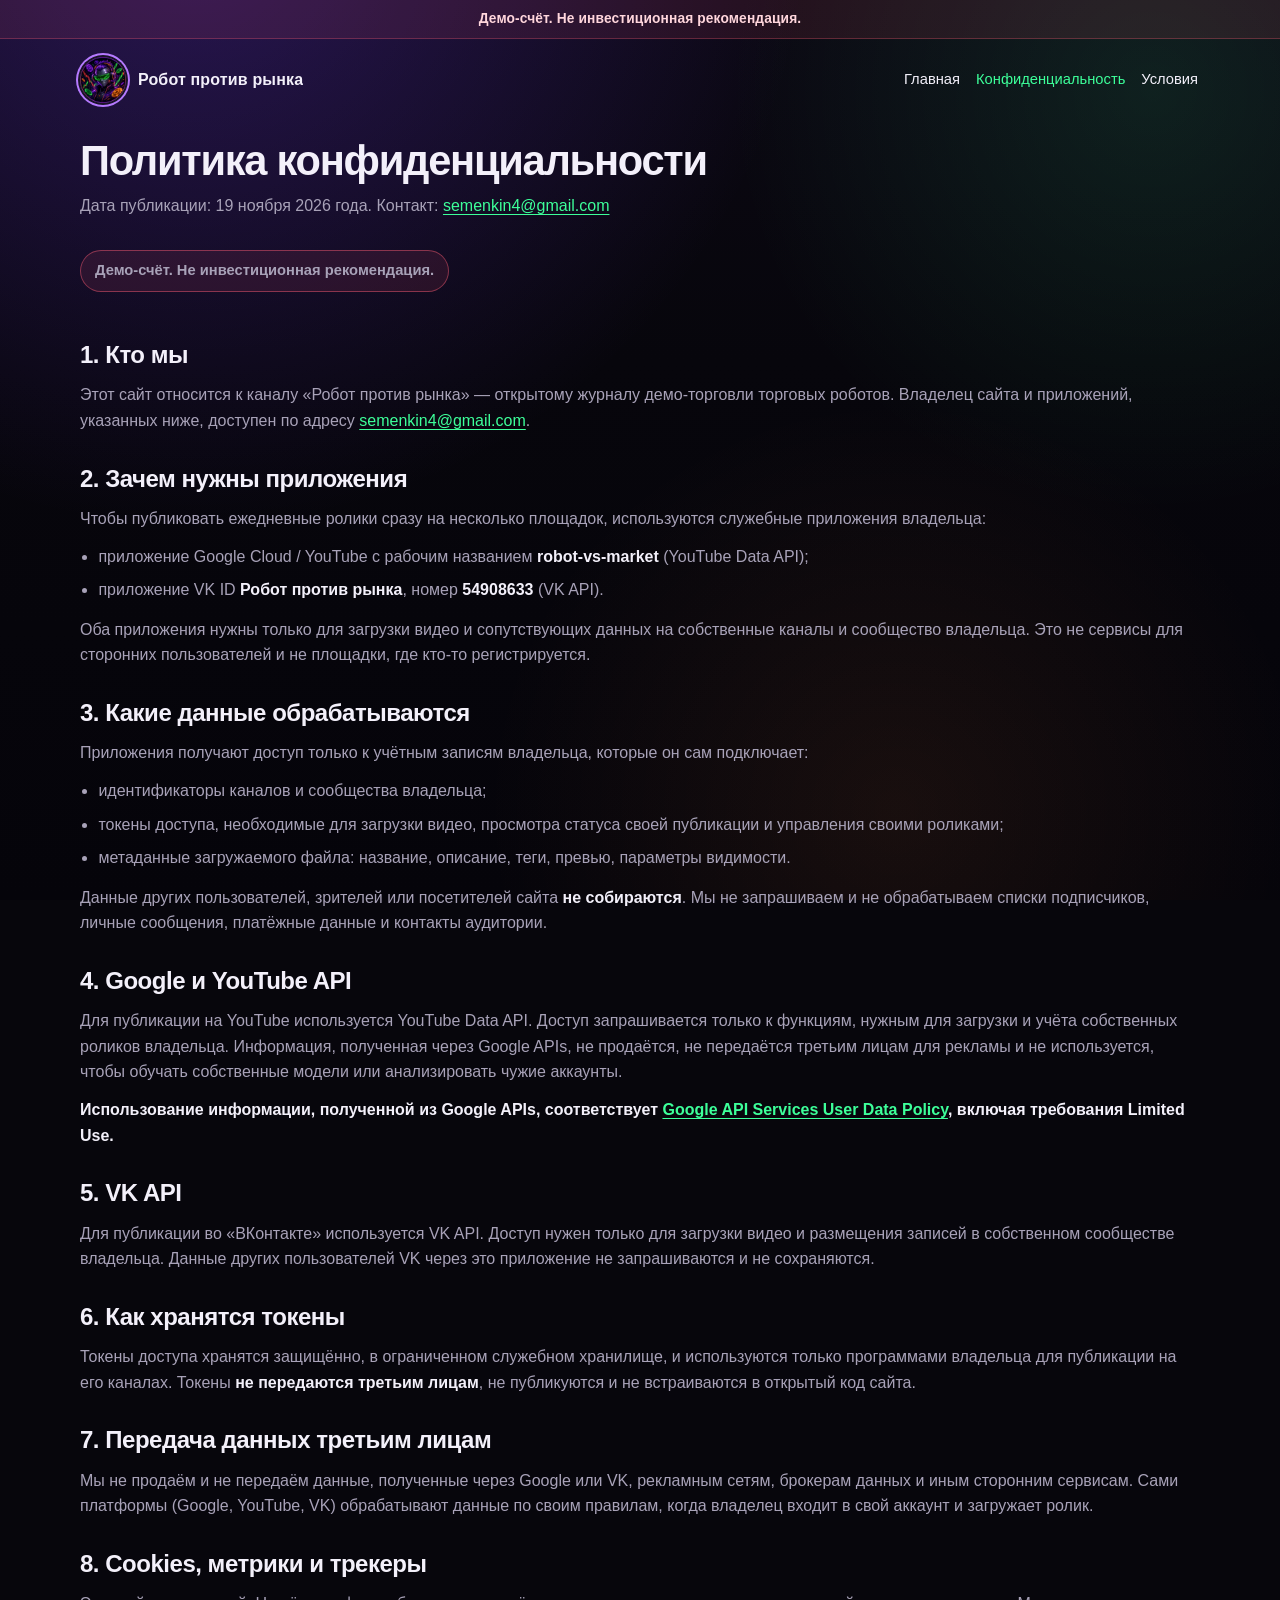
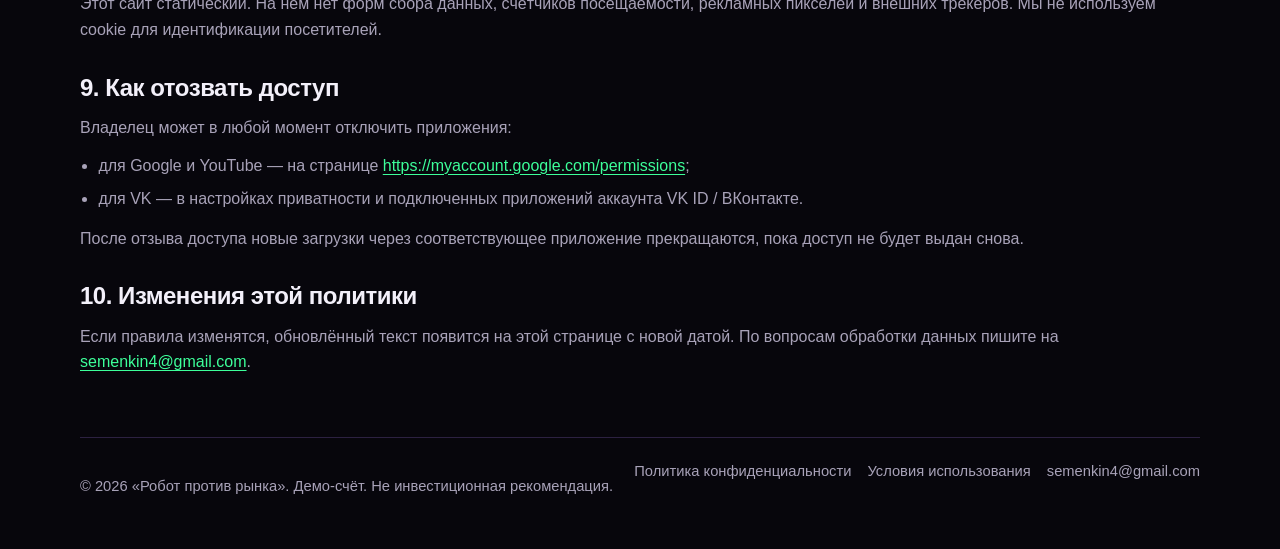
==== privacy.html @ 9fd12598 "Первая версия сайта канала «Робот против рынка». Статические страницы и актуальные демо-цифры. Без с" ====
<!DOCTYPE html>
<html lang="ru">
<head>
  <meta charset="utf-8">
  <meta name="viewport" content="width=device-width, initial-scale=1">
    <title>Политика конфиденциальности — Робот против рынка</title>
  <meta name="description" content="Политика конфиденциальности сайта и приложений канала «Робот против рынка». Использование Google API и VK API только для загрузки видео на собственные каналы владельца.">
  <link rel="icon" href="avatar.jpg" type="image/jpeg">
  <link rel="stylesheet" href="style.css">
</head>
<body>
  <div class="bg-glow" aria-hidden="true"></div>
  <div class="top-disclaimer">Демо-счёт. Не инвестиционная рекомендация.</div>
  <div class="wrap">
    <header>
      <a class="brand" href="index.html">
        <img src="avatar.jpg" alt="Аватар канала «Робот против рынка»" width="46" height="46">
        <span class="brand-name">Робот против рынка</span>
      </a>
      <nav aria-label="Разделы сайта">
        <a href="index.html">Главная</a>
        <a href="privacy.html" aria-current="page">Конфиденциальность</a>
        <a href="terms.html">Условия</a>
      </nav>
    </header>
    <main class="doc">
      <h1>Политика конфиденциальности</h1>
      <p class="meta">Дата публикации: 19 ноября 2026 года. Контакт: <a href="mailto:semenkin4@gmail.com">semenkin4@gmail.com</a></p>
      <p class="badge">Демо-счёт. Не инвестиционная рекомендация.</p>

      <h2>1. Кто мы</h2>
      <p>Этот сайт относится к каналу «Робот против рынка» — открытому журналу демо-торговли торговых роботов. Владелец сайта и приложений, указанных ниже, доступен по адресу <a href="mailto:semenkin4@gmail.com">semenkin4@gmail.com</a>.</p>

      <h2>2. Зачем нужны приложения</h2>
      <p>Чтобы публиковать ежедневные ролики сразу на несколько площадок, используются служебные приложения владельца:</p>
      <ul>
        <li>приложение Google Cloud / YouTube с рабочим названием <strong>robot-vs-market</strong> (YouTube Data API);</li>
        <li>приложение VK ID <strong>Робот против рынка</strong>, номер <strong>54908633</strong> (VK API).</li>
      </ul>
      <p>Оба приложения нужны только для загрузки видео и сопутствующих данных на собственные каналы и сообщество владельца. Это не сервисы для сторонних пользователей и не площадки, где кто-то регистрируется.</p>

      <h2>3. Какие данные обрабатываются</h2>
      <p>Приложения получают доступ только к учётным записям владельца, которые он сам подключает:</p>
      <ul>
        <li>идентификаторы каналов и сообщества владельца;</li>
        <li>токены доступа, необходимые для загрузки видео, просмотра статуса своей публикации и управления своими роликами;</li>
        <li>метаданные загружаемого файла: название, описание, теги, превью, параметры видимости.</li>
      </ul>
      <p>Данные других пользователей, зрителей или посетителей сайта <strong>не собираются</strong>. Мы не запрашиваем и не обрабатываем списки подписчиков, личные сообщения, платёжные данные и контакты аудитории.</p>

      <h2>4. Google и YouTube API</h2>
      <p>Для публикации на YouTube используется YouTube Data API. Доступ запрашивается только к функциям, нужным для загрузки и учёта собственных роликов владельца. Информация, полученная через Google APIs, не продаётся, не передаётся третьим лицам для рекламы и не используется, чтобы обучать собственные модели или анализировать чужие аккаунты.</p>
      <p><strong>Использование информации, полученной из Google APIs, соответствует <a href="https://developers.google.com/terms/api-services-user-data-policy">Google API Services User Data Policy</a>, включая требования Limited Use.</strong></p>

      <h2>5. VK API</h2>
      <p>Для публикации во «ВКонтакте» используется VK API. Доступ нужен только для загрузки видео и размещения записей в собственном сообществе владельца. Данные других пользователей VK через это приложение не запрашиваются и не сохраняются.</p>

      <h2>6. Как хранятся токены</h2>
      <p>Токены доступа хранятся защищённо, в ограниченном служебном хранилище, и используются только программами владельца для публикации на его каналах. Токены <strong>не передаются третьим лицам</strong>, не публикуются и не встраиваются в открытый код сайта.</p>

      <h2>7. Передача данных третьим лицам</h2>
      <p>Мы не продаём и не передаём данные, полученные через Google или VK, рекламным сетям, брокерам данных и иным сторонним сервисам. Сами платформы (Google, YouTube, VK) обрабатывают данные по своим правилам, когда владелец входит в свой аккаунт и загружает ролик.</p>

      <h2>8. Cookies, метрики и трекеры</h2>
      <p>Этот сайт статический. На нём нет форм сбора данных, счётчиков посещаемости, рекламных пикселей и внешних трекеров. Мы не используем cookie для идентификации посетителей.</p>

      <h2>9. Как отозвать доступ</h2>
      <p>Владелец может в любой момент отключить приложения:</p>
      <ul>
        <li>для Google и YouTube — на странице <a href="https://myaccount.google.com/permissions">https://myaccount.google.com/permissions</a>;</li>
        <li>для VK — в настройках приватности и подключенных приложений аккаунта VK ID / ВКонтакте.</li>
      </ul>
      <p>После отзыва доступа новые загрузки через соответствующее приложение прекращаются, пока доступ не будет выдан снова.</p>

      <h2>10. Изменения этой политики</h2>
      <p>Если правила изменятся, обновлённый текст появится на этой странице с новой датой. По вопросам обработки данных пишите на <a href="mailto:semenkin4@gmail.com">semenkin4@gmail.com</a>.</p>
    </main>
    <footer>
      <div class="footer-row">
        <p>© 2026 «Робот против рынка». Демо-счёт. Не инвестиционная рекомендация.</p>
        <div class="footer-links">
          <a href="privacy.html">Политика конфиденциальности</a>
          <a href="terms.html">Условия использования</a>
          <a href="mailto:semenkin4@gmail.com">semenkin4@gmail.com</a>
        </div>
      </div>
    </footer>
  </div>
</body>
</html>
---- style.css ----
:root {
  --bg: #07060c;
  --bg-elev: #120e1c;
  --bg-card: #161122;
  --line: rgba(176, 132, 255, 0.22);
  --text: #f3f0fa;
  --muted: #a8a2b8;
  --purple: #b57aff;
  --purple-deep: #7a3cff;
  --green: #3dff9a;
  --orange: #ff8a3d;
  --cyan: #4fd2ff;
  --danger: #ff5d73;
  --radius: 22px;
  --shadow: 0 20px 50px rgba(0, 0, 0, 0.45);
  --font: "Segoe UI", "SF Pro Text", Roboto, Ubuntu, "Helvetica Neue", Arial, sans-serif;
}

* { box-sizing: border-box; }
html { scroll-behavior: smooth; }
html, body { margin: 0; padding: 0; }
body {
  font-family: var(--font);
  background: var(--bg);
  color: var(--text);
  line-height: 1.6;
  min-height: 100vh;
}

.bg-glow {
  position: fixed;
  inset: 0;
  pointer-events: none;
  z-index: -1;
  background:
    radial-gradient(circle at 15% -10%, rgba(122, 60, 255, 0.28), transparent 42%),
    radial-gradient(circle at 90% 10%, rgba(61, 255, 154, 0.1), transparent 30%),
    radial-gradient(circle at 70% 90%, rgba(255, 138, 61, 0.08), transparent 34%),
    linear-gradient(180deg, #0b0813 0%, #07060c 40%, #05040a 100%);
}

a { color: var(--green); text-decoration-thickness: 1px; text-underline-offset: 3px; }
a:hover { color: #78ffb8; }
img { max-width: 100%; height: auto; }

.wrap {
  width: min(1120px, calc(100% - 32px));
  margin: 0 auto;
}

.top-disclaimer {
  text-align: center;
  padding: 8px 16px;
  font-size: 0.86rem;
  font-weight: 700;
  letter-spacing: 0.01em;
  color: #ffd6dc;
  background: rgba(255, 93, 115, 0.1);
  border-bottom: 1px solid rgba(255, 93, 115, 0.28);
}

header {
  display: flex;
  align-items: center;
  justify-content: space-between;
  gap: 16px;
  padding: 18px 0 10px;
}

.brand {
  display: flex;
  align-items: center;
  gap: 12px;
  color: inherit;
  text-decoration: none;
  min-width: 0;
}
.brand img {
  width: 46px;
  height: 46px;
  border-radius: 50%;
  object-fit: cover;
  box-shadow: 0 0 0 2px #1a1328, 0 0 0 4px var(--purple);
}
.brand-name {
  font-weight: 700;
  letter-spacing: 0.01em;
  white-space: nowrap;
  overflow: hidden;
  text-overflow: ellipsis;
}

nav {
  display: flex;
  flex-wrap: wrap;
  gap: 6px 12px;
  justify-content: flex-end;
}
nav a {
  color: var(--text);
  text-decoration: none;
  font-size: 0.92rem;
  padding: 8px 2px;
}
nav a:hover, nav a[aria-current="page"] { color: var(--green); }

.hero {
  display: grid;
  grid-template-columns: 220px 1fr;
  gap: 36px;
  align-items: center;
  padding: 42px 0 28px;
}

.avatar-frame {
  width: 220px;
  height: 220px;
  border-radius: 50%;
  padding: 6px;
  background: conic-gradient(from 200deg, var(--purple), var(--green), var(--orange), var(--purple));
  box-shadow: var(--shadow), 0 0 60px rgba(122, 60, 255, 0.25);
}
.avatar-frame img {
  width: 100%;
  height: 100%;
  object-fit: cover;
  border-radius: 50%;
  background: #000;
  display: block;
}

h1 {
  font-size: clamp(2rem, 4.5vw, 3.15rem);
  line-height: 1.15;
  margin: 0 0 12px;
  letter-spacing: -0.03em;
}
.lead {
  font-size: 1.15rem;
  color: var(--muted);
  margin: 0 0 18px;
  max-width: 40rem;
}

.badge {
  display: inline-block;
  padding: 8px 14px;
  border-radius: 999px;
  border: 1px solid rgba(255, 93, 115, 0.45);
  background: rgba(255, 93, 115, 0.1);
  color: #ffd6dc;
  font-size: 0.92rem;
  font-weight: 600;
}
.badge-soon {
  border-color: rgba(255, 138, 61, 0.5);
  background: rgba(255, 138, 61, 0.12);
  color: #ffd7b0;
}

.section { padding: 12px 0 36px; }
h2 {
  font-size: 1.5rem;
  margin: 0 0 8px;
  letter-spacing: -0.02em;
}
.section-lead, .section p, .doc p { margin: 0 0 12px; color: var(--muted); }
.section p strong, .doc p strong, .doc li strong, .section-lead strong { color: var(--text); font-weight: 650; }

.cards {
  display: grid;
  grid-template-columns: repeat(2, 1fr);
  gap: 16px;
  margin-top: 8px;
}
.card {
  background: linear-gradient(180deg, rgba(255,255,255,0.03), rgba(255,255,255,0.01));
  border: 1px solid var(--line);
  border-radius: var(--radius);
  padding: 20px 20px 18px;
  box-shadow: var(--shadow);
}
.card h3 { margin: 0 0 8px; font-size: 1.12rem; }
.card p, .card li { margin: 0; color: var(--muted); font-size: 0.98rem; }
.card ul { margin: 10px 0 0; padding-left: 1.1rem; }
.card li { margin: 0 0 6px; }
.tag {
  display: inline-block;
  margin: 0 6px 8px 0;
  padding: 3px 9px;
  border-radius: 999px;
  font-size: 0.78rem;
  font-weight: 700;
  background: rgba(181, 122, 255, 0.15);
  color: #e4d0ff;
}

.links, .cta-row {
  display: flex;
  flex-wrap: wrap;
  gap: 12px;
  margin-top: 8px;
}
.btn {
  display: inline-flex;
  align-items: center;
  justify-content: center;
  gap: 8px;
  min-height: 48px;
  padding: 10px 18px;
  border-radius: 14px;
  text-decoration: none;
  font-weight: 700;
  border: 1px solid transparent;
}
.btn-tg { background: #2aa0d4; color: #071018; }
.btn-tg:hover { color: #071018; filter: brightness(1.08); }
.btn-yt { background: #ff4d4d; color: #140606; }
.btn-yt:hover { color: #140606; filter: brightness(1.08); }
.btn-vk { background: #4a7dff; color: #071018; }
.btn-vk:hover { color: #071018; filter: brightness(1.08); }
.btn-primary { background: var(--green); color: #062214; }
.btn-primary:hover { color: #062214; filter: brightness(1.06); }
.btn-ghost {
  background: transparent;
  border-color: var(--line);
  color: var(--text);
}
.btn-ghost:hover { color: var(--green); }

.note, .risk {
  margin-top: 18px;
  padding: 16px 18px;
  border-radius: 16px;
  border: 1px dashed rgba(255, 138, 61, 0.4);
  color: #f0e2d2;
  background: rgba(255, 138, 61, 0.06);
}
.note p, .risk p, .risk li { margin: 0 0 8px; color: inherit; }
.risk li:last-child, .note p:last-child { margin-bottom: 0; }
.risk { border-color: rgba(255, 93, 115, 0.4); background: rgba(255, 93, 115, 0.07); color: #ffd6dc; }

.kpi {
  display: grid;
  grid-template-columns: repeat(4, 1fr);
  gap: 12px;
  margin: 14px 0 18px;
}
.kpi-item {
  border: 1px solid var(--line);
  border-radius: 16px;
  padding: 14px 16px;
  background: rgba(255,255,255,0.02);
}
.kpi-item .label { display: block; color: var(--muted); font-size: 0.82rem; margin-bottom: 4px; }
.kpi-item .value { font-size: 1.2rem; font-weight: 700; }
.pos { color: var(--green); }
.neg { color: var(--danger); }
.flat { color: var(--text); }

.table-wrap { overflow-x: auto; margin: 8px 0 18px; }
table.stats {
  width: 100%;
  border-collapse: collapse;
  min-width: 720px;
  font-size: 0.95rem;
}
table.stats th, table.stats td {
  text-align: left;
  padding: 10px 12px;
  border-bottom: 1px solid var(--line);
  white-space: nowrap;
}
table.stats th { color: var(--muted); font-weight: 600; font-size: 0.82rem; }
table.stats tbody tr:last-child td { border-bottom: 0; }
table.stats tfoot td {
  border-top: 1px solid rgba(176, 132, 255, 0.4);
  font-weight: 700;
}
.muted { color: var(--muted); }
.update-time { margin: 0 0 10px; font-size: 0.92rem; }
.stats-cards { display: none; gap: 12px; margin: 8px 0 18px; }
.stat-card .row { display: flex; justify-content: space-between; gap: 10px; margin: 6px 0; font-size: 0.95rem; }
.stat-card .row span:first-child { color: var(--muted); }
.stat-card.total { border-color: rgba(176,132,255,0.45); }


.chart-box {
  border: 1px solid var(--line);
  border-radius: var(--radius);
  padding: 16px 16px 10px;
  background: rgba(255,255,255,0.02);
}
.chart-box h3 { margin: 0 0 8px; font-size: 1rem; }
.legend {
  display: flex;
  flex-wrap: wrap;
  gap: 10px 16px;
  margin: 0 0 8px;
  font-size: 0.88rem;
  color: var(--muted);
}
.legend span { display: inline-flex; align-items: center; gap: 6px; }
.swatch { width: 12px; height: 12px; border-radius: 999px; display: inline-block; }
#balance-chart { width: 100%; height: 280px; display: block; }

.steps { counter-reset: step; list-style: none; margin: 12px 0 0; padding: 0; }
.steps li {
  position: relative;
  margin: 0 0 14px;
  padding: 16px 16px 16px 64px;
  border: 1px solid var(--line);
  border-radius: 16px;
  background: rgba(255,255,255,0.02);
  color: var(--muted);
}
.steps li::before {
  counter-increment: step;
  content: counter(step);
  position: absolute;
  left: 16px; top: 16px;
  width: 32px; height: 32px;
  border-radius: 50%;
  background: rgba(61, 255, 154, 0.15);
  color: var(--green);
  font-weight: 800;
  display: flex;
  align-items: center;
  justify-content: center;
}
.steps strong { color: var(--text); }

.video-grid {
  display: grid;
  grid-template-columns: repeat(3, 1fr);
  gap: 16px;
  margin-top: 8px;
}
.video-card {
  display: flex;
  flex-direction: column;
  justify-content: space-between;
  min-height: 180px;
  padding: 18px;
  border-radius: var(--radius);
  border: 1px solid var(--line);
  text-decoration: none;
  color: inherit;
  background: linear-gradient(180deg, rgba(255,255,255,0.04), rgba(255,255,255,0.01));
}
.video-card:hover { color: inherit; border-color: rgba(61, 255, 154, 0.5); }
.video-card .kind { color: var(--muted); font-size: 0.8rem; font-weight: 700; letter-spacing: 0.04em; text-transform: uppercase; }
.video-card h3 { margin: 10px 0 8px; }
.video-card p { margin: 0; color: var(--muted); }
.play { color: var(--green); font-weight: 700; margin-top: 14px; }

.read-list { margin: 8px 0 0; padding-left: 1.15rem; color: var(--muted); }
.read-list li { margin: 0 0 8px; }

footer {
  margin-top: 10px;
  border-top: 1px solid var(--line);
  padding: 22px 0 36px;
  color: var(--muted);
  font-size: 0.92rem;
}
.footer-row {
  display: flex;
  flex-wrap: wrap;
  gap: 10px 18px;
  justify-content: space-between;
  align-items: flex-start;
}
footer a { color: var(--muted); text-decoration: none; }
footer a:hover { color: var(--green); }
.footer-links { display: flex; flex-wrap: wrap; gap: 10px 16px; }

.doc { padding: 24px 0 40px; }
.doc h1 { font-size: clamp(1.8rem, 3.6vw, 2.6rem); margin-bottom: 8px; }
.doc .meta { color: var(--muted); margin-bottom: 24px; }
.doc h2 { margin-top: 26px; }
.doc ul { margin: 0 0 14px; padding-left: 1.15rem; color: var(--muted); }
.doc li { margin: 0 0 8px; }
.doc .badge { margin: 8px 0 18px; }

@media (max-width: 900px) {
  .kpi { grid-template-columns: repeat(2, 1fr); }
  .video-grid { grid-template-columns: 1fr; }
}
@media (max-width: 800px) {
  .table-wrap { display: none; }
  .stats-cards { display: grid; }
  .hero { grid-template-columns: 1fr; text-align: center; justify-items: center; padding-top: 24px; }
  .avatar-frame { margin: 0 auto; width: 168px; height: 168px; }
  .hero h1, .hero .lead, .hero .badge, .hero .cta-row { text-align: center; }
  .lead { margin-left: auto; margin-right: auto; }
  .cta-row { justify-content: center; }
  .cards { grid-template-columns: 1fr; }
  .links { justify-content: center; }
  header { align-items: flex-start; }
  nav { padding-top: 6px; }
}
@media (max-width: 480px) {
  .wrap { width: calc(100% - 24px); }
  header { flex-direction: column; align-items: stretch; gap: 8px; }
  nav { justify-content: flex-start; }
  .btn { width: 100%; }
  .kpi { grid-template-columns: 1fr; }
}
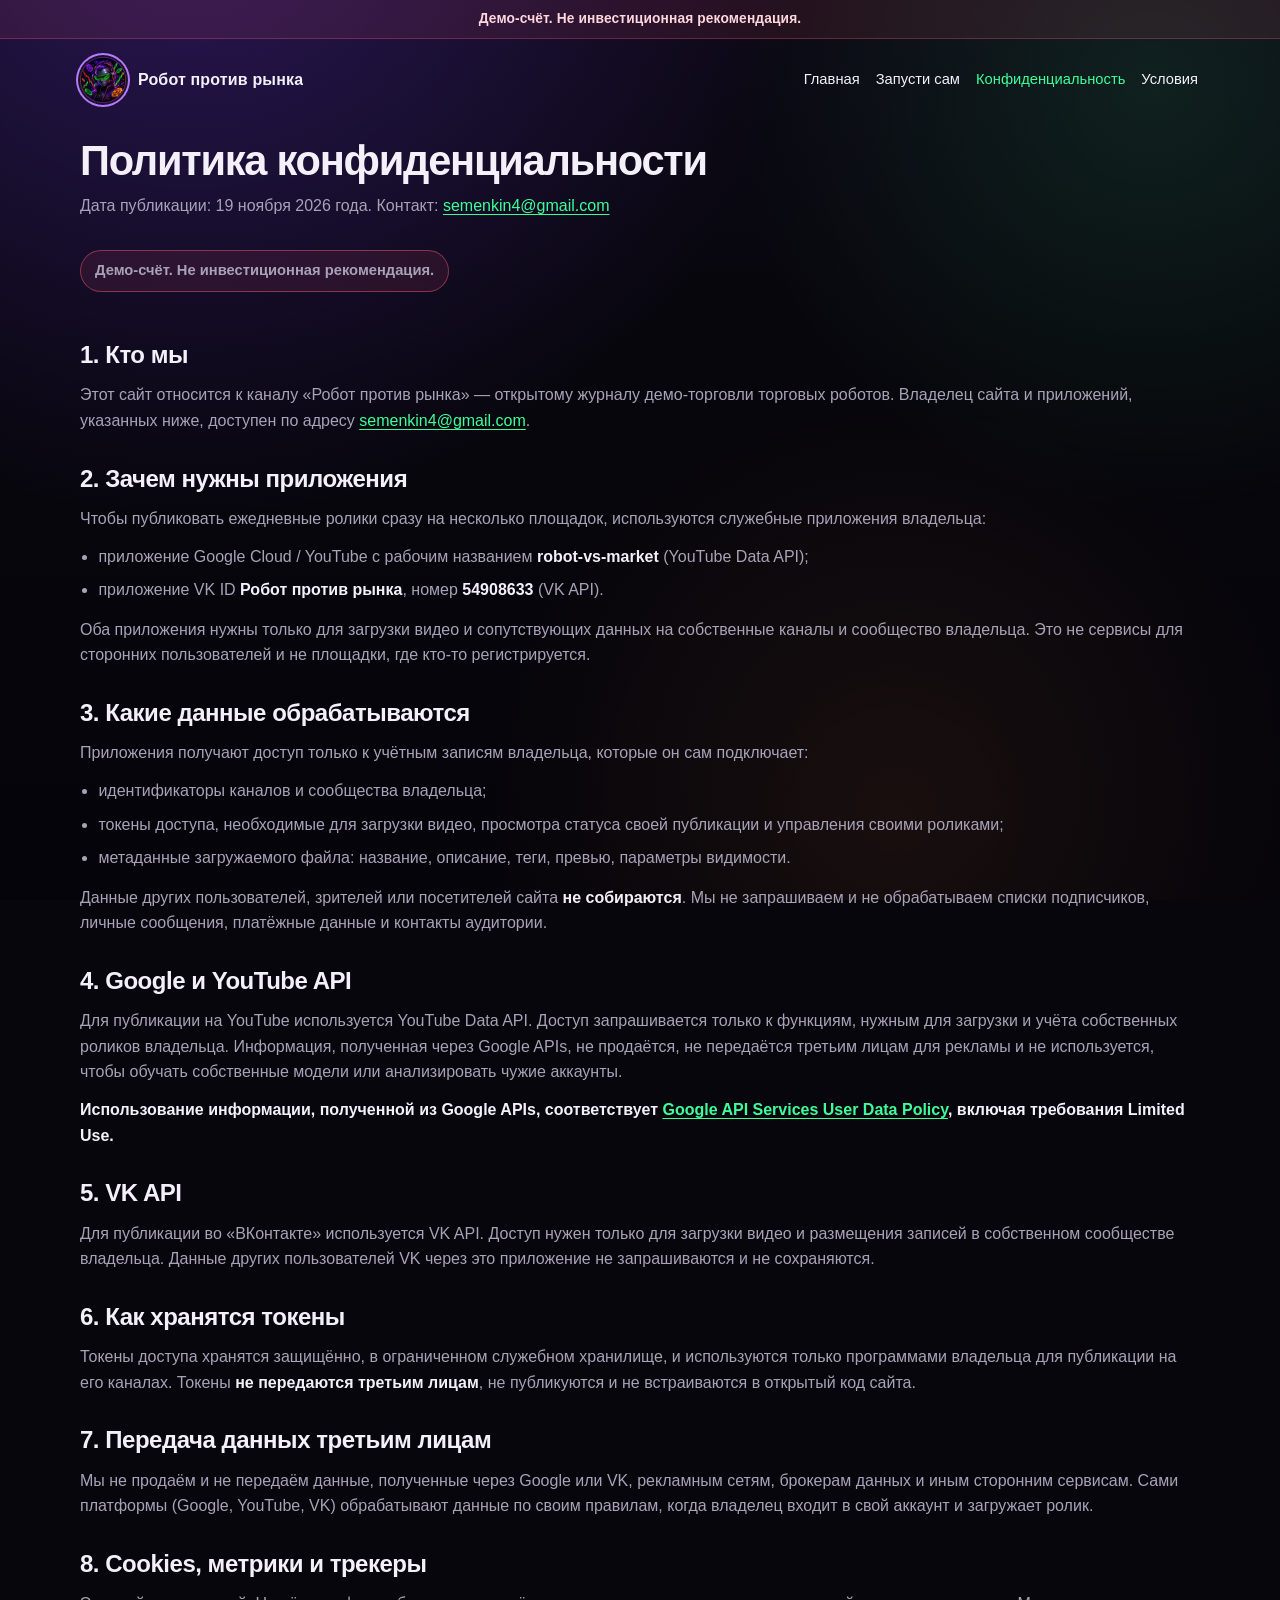
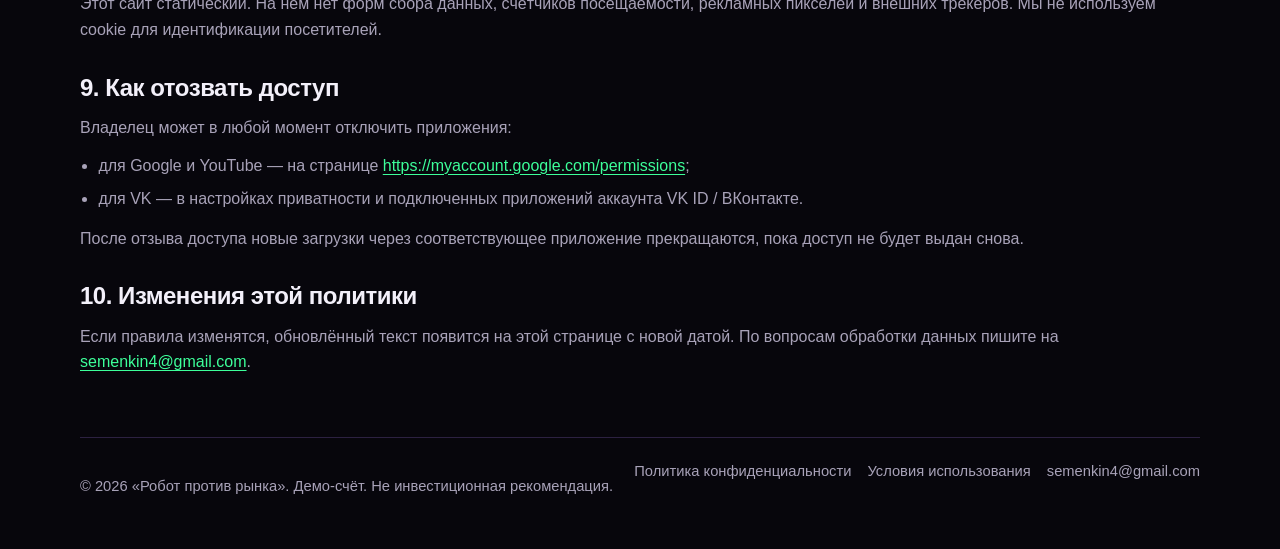
==== commit d66b4025: "Короткий план «Запусти сам»: 6 шагов и помощь с настройкой Страница start.html и обновлённый раздел " ====
--- a/privacy.html
+++ b/privacy.html
@@ -19,6 +19,7 @@
       </a>
       <nav aria-label="Разделы сайта">
         <a href="index.html">Главная</a>
+        <a href="start.html">Запусти сам</a>
         <a href="privacy.html" aria-current="page">Конфиденциальность</a>
         <a href="terms.html">Условия</a>
       </nav>
--- a/style.css
+++ b/style.css
@@ -407,3 +407,147 @@
   .btn { width: 100%; }
   .kpi { grid-template-columns: 1fr; }
 }
+
+
+/* --- draft additions for «Запусти сам» guide (test preview only) --- */
+.test-banner {
+  text-align: center;
+  padding: 8px 16px;
+  font-size: 0.86rem;
+  font-weight: 700;
+  letter-spacing: 0.01em;
+  color: #1a1408;
+  background: #ffcc66;
+  border-bottom: 1px solid #c9922a;
+}
+
+.toc {
+  display: block;
+  justify-content: flex-start;
+  margin: 8px 0 22px;
+  padding: 16px 18px;
+  border: 1px solid var(--line);
+  border-radius: 16px;
+  background: rgba(255,255,255,0.02);
+}
+.toc p { margin: 0 0 8px; color: var(--text); font-weight: 700; }
+.toc ol { margin: 0; padding-left: 1.2rem; color: var(--muted); }
+.toc li { margin: 0 0 6px; }
+.toc a { color: var(--text); text-decoration: none; }
+.toc a:hover { color: var(--green); }
+
+.doc h3 {
+  font-size: 1.12rem;
+  margin: 22px 0 8px;
+  letter-spacing: -0.01em;
+}
+.doc pre, .guide-pre {
+  margin: 0 0 14px;
+  padding: 14px 16px;
+  overflow-x: auto;
+  border-radius: 14px;
+  border: 1px solid var(--line);
+  background: #0b0912;
+  color: #e8e2f4;
+  font-size: 0.86rem;
+  line-height: 1.5;
+}
+.doc code, .section code {
+  font-family: ui-monospace, "SF Mono", Menlo, Consolas, monospace;
+  font-size: 0.88em;
+  background: rgba(181, 122, 255, 0.12);
+  padding: 1px 5px;
+  border-radius: 6px;
+}
+.doc pre code, .guide-pre code {
+  background: none;
+  padding: 0;
+  font-size: inherit;
+  color: inherit;
+}
+
+.table-wrap.guide-table { display: block; overflow-x: auto; margin: 8px 0 18px; }
+table.params {
+  width: 100%;
+  border-collapse: collapse;
+  min-width: 720px;
+  font-size: 0.92rem;
+}
+table.params th, table.params td {
+  text-align: left;
+  padding: 10px 12px;
+  border-bottom: 1px solid var(--line);
+  vertical-align: top;
+  color: var(--muted);
+}
+table.params th {
+  color: var(--text);
+  font-weight: 700;
+  font-size: 0.82rem;
+  white-space: nowrap;
+}
+table.params td strong { color: var(--text); }
+
+.coin-box {
+  margin: 8px 0 16px;
+  padding: 14px 16px;
+  border: 1px solid var(--line);
+  border-radius: 14px;
+  background: rgba(255,255,255,0.02);
+  color: var(--muted);
+  font-size: 0.92rem;
+}
+.coin-box strong { color: var(--text); }
+.coin-box p { margin: 0 0 8px; }
+.coin-box p:last-child { margin-bottom: 0; }
+
+.soft-cta {
+  margin-top: 22px;
+  padding: 18px 20px;
+  border-radius: 16px;
+  border: 1px solid rgba(61, 255, 154, 0.35);
+  background: rgba(61, 255, 154, 0.07);
+}
+.soft-cta p { color: var(--text); margin: 0 0 12px; }
+.soft-cta p:last-child { margin-bottom: 0; }
+
+.links-official {
+  margin: 10px 0 16px;
+  padding-left: 1.15rem;
+  color: var(--muted);
+}
+.links-official li { margin: 0 0 6px; }
+
+@media (max-width: 800px) {
+  .table-wrap.guide-table { display: block; }
+  table.params { min-width: 640px; }
+}
+
+
+/* Prominent help CTA for the short «Запусти сам» version */
+.help-cta {
+  margin-top: 22px;
+  padding: 22px 24px;
+  border-radius: 18px;
+  border: 2px solid rgba(61, 255, 154, 0.55);
+  background: rgba(61, 255, 154, 0.10);
+  text-align: center;
+}
+.help-cta p {
+  color: var(--text);
+  margin: 0 0 8px;
+}
+.help-cta .help-lead {
+  font-size: 1.15rem;
+  font-weight: 700;
+  margin-bottom: 10px;
+}
+.help-cta .cta-row {
+  justify-content: center;
+  margin-top: 14px;
+}
+.help-cta .btn {
+  min-height: 56px;
+  padding: 12px 22px;
+  font-size: 1.05rem;
+}
